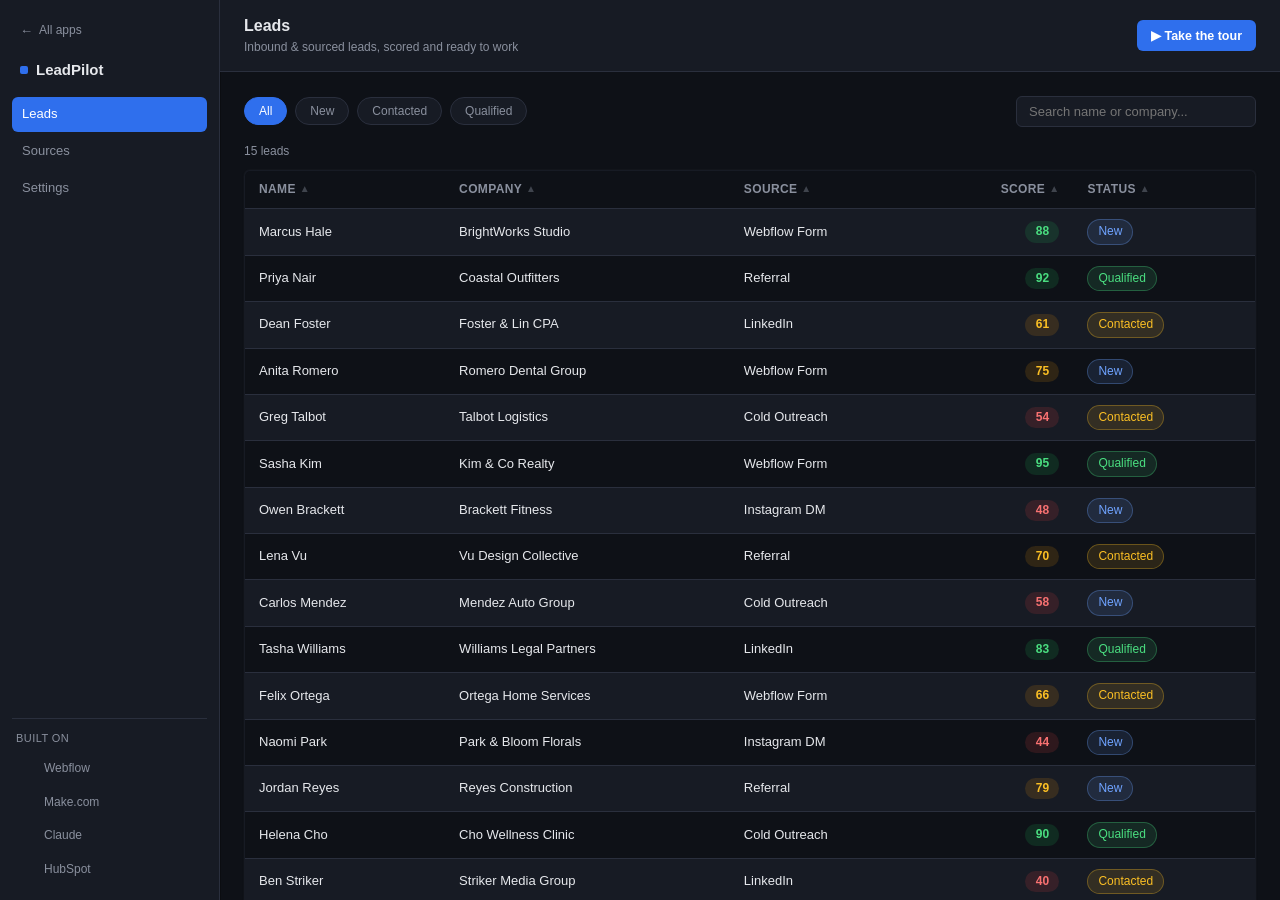
==== 01-leadpilot.html @ c8ad6ce9 "Add 8 interactive portfolio apps with guided tours Eight standalone single-file apps (LeadPilot, Pip" ====
<!DOCTYPE html>
<html lang="en">
<head>
<meta charset="UTF-8">
<meta name="viewport" content="width=device-width, initial-scale=1.0">
<title>LeadPilot — Lead Scoring &amp; Outreach</title>
<link rel="stylesheet" href="shared.css">
<style>
  :root {
    --accent: #2f6fed;
  }

  .leadpilot-layout {
    display: flex;
    height: 100%;
    min-height: 0;
  }

  .table-col {
    flex: 1 1 auto;
    min-width: 0;
  }

  .score-pill {
    display: inline-flex;
    align-items: center;
    justify-content: center;
    min-width: 34px;
    padding: 2px 8px;
    border-radius: 999px;
    font-weight: 600;
    font-size: 12px;
  }

  .score-high { background: rgba(34,197,94,0.14); color: #4ade80; }
  .score-mid  { background: rgba(245,158,11,0.14); color: #fbbf24; }
  .score-low  { background: rgba(239,68,68,0.14); color: #f87171; }

  .status-pill {
    display: inline-block;
    padding: 3px 10px;
    border-radius: 999px;
    font-size: 12px;
    font-weight: 500;
    background: var(--bg);
    color: var(--muted);
    border: 1px solid var(--border);
  }

  .status-New { color: #6fa3ff; border-color: rgba(111,163,255,0.3); background: rgba(111,163,255,0.12); }
  .status-Contacted { color: #fbbf24; border-color: rgba(251,191,36,0.3); background: rgba(251,191,36,0.12); }
  .status-Qualified { color: #4ade80; border-color: rgba(74,222,128,0.3); background: rgba(74,222,128,0.12); }

  .detail-panel {
    flex: 0 0 340px;
    border-left: 1px solid var(--border);
    background: var(--surface);
    display: flex;
    flex-direction: column;
    overflow-y: auto;
  }

  @media (max-width: 900px) {
    .leadpilot-layout { flex-direction: column; height: auto; }
    .detail-panel {
      flex: 0 0 auto;
      width: 100%;
      border-left: none;
      border-top: 1px solid var(--border);
      max-height: 70vh;
    }
  }

  .detail-panel.empty {
    display: none;
    align-items: center;
    justify-content: center;
    color: var(--muted);
    font-size: 13px;
    padding: 24px;
    text-align: center;
  }

  .detail-header {
    padding: 18px 20px;
    border-bottom: 1px solid var(--border);
  }

  .detail-header .name {
    font-size: 15px;
    font-weight: 600;
    color: var(--text);
  }

  .detail-header .role {
    font-size: 12px;
    color: var(--muted);
    margin-top: 2px;
  }

  .detail-body {
    padding: 18px 20px;
    flex: 1;
  }

  .detail-row {
    display: flex;
    justify-content: space-between;
    padding: 8px 0;
    border-bottom: 1px solid var(--border);
    font-size: 13px;
  }

  .detail-row:last-of-type { border-bottom: none; }

  .detail-row .label { color: var(--muted); }
  .detail-row .value { color: var(--text); font-weight: 500; }

  .detail-message {
    margin-top: 16px;
    padding: 12px;
    background: var(--bg);
    border: 1px solid var(--border);
    border-radius: var(--radius);
    font-size: 12.5px;
    color: var(--text);
    line-height: 1.5;
  }

  .detail-message .label {
    display: block;
    font-size: 11px;
    text-transform: uppercase;
    letter-spacing: 0.03em;
    color: var(--muted);
    margin-bottom: 6px;
  }

  .generate-btn {
    margin-top: 16px;
    width: 100%;
    background: var(--accent);
    color: var(--accent-contrast);
    border: none;
    border-radius: var(--radius);
    padding: 9px 0;
    font-size: 13px;
    font-weight: 600;
  }

  .generate-btn:hover { opacity: 0.92; }

  .draft-output {
    margin-top: 14px;
    padding: 12px;
    background: var(--bg);
    border: 1px solid var(--border);
    border-radius: var(--radius);
    font-size: 12.5px;
    color: var(--text);
    line-height: 1.55;
    white-space: pre-wrap;
  }

  .draft-output .label {
    display: block;
    font-size: 11px;
    text-transform: uppercase;
    letter-spacing: 0.03em;
    color: var(--muted);
    margin-bottom: 6px;
  }

  .result-count {
    font-size: 12px;
    color: var(--muted);
    margin-bottom: 10px;
  }

  /* ---------------------------------------------------------------
     Sources view
     --------------------------------------------------------------- */
  .sources-grid {
    display: grid;
    grid-template-columns: repeat(auto-fill, minmax(260px, 1fr));
    gap: 16px;
  }

  .source-card {
    background: var(--surface);
    border: 1px solid var(--border);
    border-radius: var(--radius);
    box-shadow: var(--shadow-card);
    padding: 16px;
  }

  .source-card .source-name {
    font-size: 14px;
    font-weight: 600;
    color: var(--text);
    margin-bottom: 2px;
  }

  .source-card .source-meta {
    font-size: 12px;
    color: var(--muted);
    margin-bottom: 12px;
  }

  .source-stat-row {
    display: flex;
    justify-content: space-between;
    align-items: center;
    padding: 6px 0;
    border-top: 1px solid var(--border);
    font-size: 13px;
  }

  .source-stat-row .label { color: var(--muted); }
  .source-stat-row .value { color: var(--text); font-weight: 500; }

  /* ---------------------------------------------------------------
     Settings view
     --------------------------------------------------------------- */
  .settings-panel {
    max-width: 480px;
    display: flex;
    flex-direction: column;
    gap: 18px;
  }

  .settings-row {
    background: var(--surface);
    border: 1px solid var(--border);
    border-radius: var(--radius);
    box-shadow: var(--shadow-card);
    padding: 14px 16px;
    display: flex;
    align-items: center;
    justify-content: space-between;
    gap: 16px;
  }

  .settings-row .settings-label {
    font-size: 13px;
    font-weight: 500;
    color: var(--text);
  }

  .settings-row .settings-help {
    font-size: 12px;
    color: var(--muted);
    margin-top: 2px;
  }

  .settings-control select,
  .settings-control input[type="number"] {
    background: var(--bg);
    border: 1px solid var(--border);
    border-radius: var(--radius);
    color: var(--text);
    font-size: 13px;
    font-family: inherit;
    padding: 6px 10px;
  }

  .settings-control input[type="number"] {
    width: 70px;
    text-align: right;
  }

  .toggle-switch {
    position: relative;
    display: inline-block;
    width: 38px;
    height: 22px;
    flex: 0 0 auto;
  }

  .toggle-switch input {
    opacity: 0;
    width: 0;
    height: 0;
  }

  .toggle-slider {
    position: absolute;
    cursor: pointer;
    inset: 0;
    background: var(--bg);
    border: 1px solid var(--border);
    border-radius: 999px;
    transition: background 0.15s ease;
  }

  .toggle-slider::before {
    content: '';
    position: absolute;
    height: 16px;
    width: 16px;
    left: 2px;
    top: 2px;
    background: var(--muted);
    border-radius: 50%;
    transition: transform 0.15s ease, background 0.15s ease;
  }

  .toggle-switch input:checked + .toggle-slider {
    background: var(--accent);
    border-color: var(--accent);
  }

  .toggle-switch input:checked + .toggle-slider::before {
    transform: translateX(16px);
    background: var(--accent-contrast);
  }

  .reset-btn {
    align-self: flex-start;
    background: var(--surface);
    color: var(--text);
    border: 1px solid var(--border);
    border-radius: var(--radius);
    padding: 8px 14px;
    font-size: 13px;
    font-weight: 500;
  }

  .reset-btn:hover { border-color: var(--accent); color: var(--accent); }

  .settings-confirm {
    font-size: 12px;
    color: var(--accent);
  }

  /* ---------------------------------------------------------------
     Guided tour (Arcade-style spotlight + step caption)
     --------------------------------------------------------------- */
  .tour-btn {
    background: var(--accent);
    color: var(--accent-contrast);
    border: none;
    border-radius: var(--radius);
    padding: 8px 14px;
    font-size: 12.5px;
    font-weight: 600;
    flex: 0 0 auto;
  }

  .tour-btn:hover { opacity: 0.92; }

  .tour-scrim {
    position: fixed;
    inset: 0;
    background: rgba(0, 0, 0, 0.55);
    z-index: 200;
    display: none;
  }

  .tour-scrim.active { display: block; }

  .tour-ring {
    position: fixed;
    z-index: 201;
    border: 2px solid var(--accent);
    border-radius: 8px;
    box-shadow: 0 0 0 4px color-mix(in srgb, var(--accent) 25%, transparent), 0 0 24px rgba(0,0,0,0.5);
    pointer-events: none;
    transition: top 0.25s ease, left 0.25s ease, width 0.25s ease, height 0.25s ease;
  }

  .tour-card {
    position: fixed;
    z-index: 202;
    width: min(300px, calc(100vw - 32px));
    background: var(--surface);
    border: 1px solid var(--border);
    border-radius: var(--radius);
    box-shadow: 0 8px 24px rgba(0,0,0,0.5);
    padding: 16px;
    transition: top 0.25s ease, left 0.25s ease;
  }

  .tour-card .tour-step {
    font-size: 11px;
    font-weight: 600;
    text-transform: uppercase;
    letter-spacing: 0.04em;
    color: var(--accent);
    margin-bottom: 6px;
  }

  .tour-card .tour-tool {
    align-items: center;
    gap: 6px;
    font-size: 12px;
    font-weight: 600;
    color: var(--accent);
    background: color-mix(in srgb, var(--accent) 14%, transparent);
    border: 1px solid color-mix(in srgb, var(--accent) 35%, transparent);
    border-radius: 999px;
    padding: 3px 10px 3px 6px;
    margin-bottom: 10px;
    width: fit-content;
  }

  .tour-card .tour-tool img {
    width: 14px;
    height: 14px;
    border-radius: 3px;
  }

  .tour-card .tour-text {
    font-size: 13px;
    color: var(--text);
    line-height: 1.5;
    margin-bottom: 14px;
  }

  .tour-card .tour-controls {
    display: flex;
    align-items: center;
    justify-content: space-between;
    gap: 8px;
  }

  .tour-card .tour-dots {
    display: flex;
    gap: 5px;
  }

  .tour-card .tour-dot {
    width: 6px;
    height: 6px;
    border-radius: 50%;
    background: var(--border);
  }

  .tour-card .tour-dot.current { background: var(--accent); }

  .tour-card .tour-nav-btns {
    display: flex;
    gap: 6px;
  }

  .tour-card button.tour-next {
    background: var(--accent);
    color: var(--accent-contrast);
    border: none;
    border-radius: var(--radius);
    padding: 6px 12px;
    font-size: 12px;
    font-weight: 600;
  }

  .tour-card button.tour-skip {
    background: none;
    border: none;
    color: var(--muted);
    font-size: 12px;
    padding: 6px 4px;
  }

  .tour-card button.tour-skip:hover { color: var(--text); }
</style>
</head>
<body>

<div class="app-shell">
  <aside class="app-sidebar">
    <a href="index.html" class="back-link"><span class="back-arrow">←</span> All apps</a>
    <div class="logo"><span class="logo-dot"></span> LeadPilot</div>
    <nav class="app-nav">
      <a href="#" class="nav-link active" data-view="leads">Leads</a>
      <a href="#" class="nav-link" data-view="sources">Sources</a>
      <a href="#" class="nav-link" data-view="settings">Settings</a>
    </nav>
    <div class="app-sidebar-footer">
      <div class="footer-label">Built on</div>
      <div class="tool-badge-row">
        <span class="badge-tool" data-tool="webflow"><img src="https://www.google.com/s2/favicons?domain=webflow.com&sz=32" alt=""> Webflow</span>
        <span class="badge-tool" data-tool="make"><img src="https://www.google.com/s2/favicons?domain=make.com&sz=32" alt=""> Make.com</span>
        <span class="badge-tool" data-tool="claude"><img src="https://www.google.com/s2/favicons?domain=anthropic.com&sz=32" alt=""> Claude</span>
        <span class="badge-tool" data-tool="hubspot"><img src="https://www.google.com/s2/favicons?domain=hubspot.com&sz=32" alt=""> HubSpot</span>
      </div>
    </div>
  </aside>

  <main class="app-main">
    <div class="app-topbar">
      <div>
        <h1 id="topbarTitle">Leads</h1>
        <div class="topbar-sub" id="topbarSub">Inbound &amp; sourced leads, scored and ready to work</div>
      </div>
      <button class="tour-btn" id="tourBtn" type="button">▶ Take the tour</button>
    </div>

    <div class="app-content">
      <div class="leadpilot-layout" id="view-leads">
        <div class="table-col">
          <div class="filter-bar">
            <button class="filter-chip active" data-status="All">All</button>
            <button class="filter-chip" data-status="New">New</button>
            <button class="filter-chip" data-status="Contacted">Contacted</button>
            <button class="filter-chip" data-status="Qualified">Qualified</button>
            <input type="text" class="search-input" id="searchInput" placeholder="Search name or company...">
          </div>

          <div class="result-count" id="resultCount"></div>

          <table class="data-table">
            <thead>
              <tr>
                <th><button class="sort-btn" data-key="name">Name <span class="sort-arrow">&#9650;</span></button></th>
                <th><button class="sort-btn" data-key="company">Company <span class="sort-arrow">&#9650;</span></button></th>
                <th><button class="sort-btn" data-key="source">Source <span class="sort-arrow">&#9650;</span></button></th>
                <th class="num"><button class="sort-btn" data-key="score">Score <span class="sort-arrow">&#9650;</span></button></th>
                <th><button class="sort-btn" data-key="status">Status <span class="sort-arrow">&#9650;</span></button></th>
              </tr>
            </thead>
            <tbody id="leadsBody"></tbody>
          </table>
        </div>

        <aside class="detail-panel empty" id="detailPanel">
          Select a lead to view details and generate a follow-up.
        </aside>
      </div>

      <div class="sources-grid" id="view-sources" style="display:none;"></div>

      <div class="settings-panel" id="view-settings" style="display:none;"></div>
    </div>
  </main>
</div>

<script>
const LEADS = [
  { id: 1, name: 'Marcus Hale', company: 'BrightWorks Studio', title: 'Operations Manager', source: 'Webflow Form', score: 88, status: 'New', message: 'Looking for help automating our project intake process. We get overwhelmed during peak season.' },
  { id: 2, name: 'Priya Nair', company: 'Coastal Outfitters', title: 'Owner', source: 'Referral', score: 92, status: 'Qualified', message: 'Need a better system for tracking customer follow-ups after purchase.' },
  { id: 3, name: 'Dean Foster', company: 'Foster & Lin CPA', title: 'Partner', source: 'LinkedIn', score: 61, status: 'Contacted', message: 'Curious what AI can actually do for a small accounting firm. Skeptical but open.' },
  { id: 4, name: 'Anita Romero', company: 'Romero Dental Group', title: 'Practice Manager', source: 'Webflow Form', score: 75, status: 'New', message: 'Patients keep no-showing. Want reminder automation that actually works.' },
  { id: 5, name: 'Greg Talbot', company: 'Talbot Logistics', title: 'VP Operations', source: 'Cold Outreach', score: 54, status: 'Contacted', message: 'Not actively looking but will hear a pitch if it saves dispatcher time.' },
  { id: 6, name: 'Sasha Kim', company: 'Kim & Co Realty', title: 'Broker', source: 'Webflow Form', score: 95, status: 'Qualified', message: 'Scaling fast, need lead routing and CRM cleanup yesterday.' },
  { id: 7, name: 'Owen Brackett', company: 'Brackett Fitness', title: 'Owner', source: 'Instagram DM', score: 48, status: 'New', message: 'Just exploring options, not sure I have budget yet.' },
  { id: 8, name: 'Lena Vu', company: 'Vu Design Collective', title: 'Studio Director', source: 'Referral', score: 70, status: 'Contacted', message: 'Client onboarding takes too many emails. Want it streamlined.' },
  { id: 9, name: 'Carlos Mendez', company: 'Mendez Auto Group', title: 'GM', source: 'Cold Outreach', score: 58, status: 'New', message: 'Service department follow-up is inconsistent across locations.' },
  { id: 10, name: 'Tasha Williams', company: 'Williams Legal Partners', title: 'Managing Partner', source: 'LinkedIn', score: 83, status: 'Qualified', message: 'Intake calls are eating associate time we should bill elsewhere.' },
  { id: 11, name: 'Felix Ortega', company: 'Ortega Home Services', title: 'Owner', source: 'Webflow Form', score: 66, status: 'Contacted', message: 'Scheduling chaos between three crews, need it centralized.' },
  { id: 12, name: 'Naomi Park', company: 'Park & Bloom Florals', title: 'Owner', source: 'Instagram DM', score: 44, status: 'New', message: 'Small shop, mostly wondering what is realistic on a tight budget.' },
  { id: 13, name: 'Jordan Reyes', company: 'Reyes Construction', title: 'Project Lead', source: 'Referral', score: 79, status: 'New', message: 'Subcontractor scheduling and change orders are a mess right now.' },
  { id: 14, name: 'Helena Cho', company: 'Cho Wellness Clinic', title: 'Director', source: 'Cold Outreach', score: 90, status: 'Qualified', message: 'Growing two locations, need intake and follow-up that scales with us.' },
  { id: 15, name: 'Ben Striker', company: 'Striker Media Group', title: 'Founder', source: 'LinkedIn', score: 40, status: 'Contacted', message: 'Mostly fielding outreach right now, no concrete project in mind.' }
];

const state = {
  view: 'leads', // 'leads' | 'sources' | 'settings'
  status: 'All',
  search: '',
  sortKey: null,
  sortDir: 1, // 1 = asc, -1 = desc
  selectedId: null,
  highThreshold: 80,
  midThreshold: 60,
  slackRouting: true,
  digestFrequency: 'daily'
};

function scoreClass(score) {
  if (score >= state.highThreshold) return 'score-high';
  if (score >= state.midThreshold) return 'score-mid';
  return 'score-low';
}

function getFilteredSorted() {
  let rows = LEADS.filter(l => {
    if (state.status !== 'All' && l.status !== state.status) return false;
    if (state.search) {
      const q = state.search.toLowerCase();
      if (!l.name.toLowerCase().includes(q) && !l.company.toLowerCase().includes(q)) return false;
    }
    return true;
  });

  if (state.sortKey) {
    rows = rows.slice().sort((a, b) => {
      const av = a[state.sortKey];
      const bv = b[state.sortKey];
      if (typeof av === 'number' && typeof bv === 'number') {
        return (av - bv) * state.sortDir;
      }
      return String(av).localeCompare(String(bv)) * state.sortDir;
    });
  }

  return rows;
}

const TOPBAR = {
  leads: { title: 'Leads', sub: 'Inbound &amp; sourced leads, scored and ready to work' },
  sources: { title: 'Sources', sub: 'Where your leads come from, and how each source performs' },
  settings: { title: 'Settings', sub: 'Scoring rules, routing, and digest preferences' }
};

function renderApp() {
  document.querySelectorAll('.nav-link').forEach(link => {
    link.classList.toggle('active', link.dataset.view === state.view);
  });

  document.getElementById('view-leads').style.display = state.view === 'leads' ? 'flex' : 'none';
  document.getElementById('view-sources').style.display = state.view === 'sources' ? 'grid' : 'none';
  document.getElementById('view-settings').style.display = state.view === 'settings' ? 'flex' : 'none';

  const topbar = TOPBAR[state.view];
  document.getElementById('topbarTitle').textContent = topbar.title;
  document.getElementById('topbarSub').innerHTML = topbar.sub;

  if (state.view === 'leads') {
    render();
    renderDetail();
  } else if (state.view === 'sources') {
    renderSources();
  } else if (state.view === 'settings') {
    renderSettings();
  }
}

function getSourceStats() {
  const bySource = {};
  LEADS.forEach(l => {
    if (!bySource[l.source]) {
      bySource[l.source] = { source: l.source, leads: [] };
    }
    bySource[l.source].leads.push(l);
  });

  return Object.values(bySource).map(group => {
    const count = group.leads.length;
    const avgScore = group.leads.reduce((sum, l) => sum + l.score, 0) / count;
    const statusCounts = group.leads.reduce((acc, l) => {
      acc[l.status] = (acc[l.status] || 0) + 1;
      return acc;
    }, {});
    return {
      source: group.source,
      count,
      avgScore: Math.round(avgScore * 10) / 10,
      statusCounts
    };
  }).sort((a, b) => b.count - a.count);
}

function renderSources() {
  const stats = getSourceStats();
  const grid = document.getElementById('view-sources');
  grid.innerHTML = stats.map(s => `
    <div class="source-card">
      <div class="source-name">${s.source}</div>
      <div class="source-meta">${s.count} lead${s.count === 1 ? '' : 's'} &middot; avg score ${s.avgScore}</div>
      <div class="source-stat-row"><span class="label">New</span><span class="value">${s.statusCounts.New || 0}</span></div>
      <div class="source-stat-row"><span class="label">Contacted</span><span class="value">${s.statusCounts.Contacted || 0}</span></div>
      <div class="source-stat-row"><span class="label">Qualified</span><span class="value">${s.statusCounts.Qualified || 0}</span></div>
    </div>
  `).join('');
}

function renderSettings() {
  const panel = document.getElementById('view-settings');
  panel.innerHTML = `
    <div class="settings-row">
      <div>
        <div class="settings-label">Auto-route high-score leads to Slack</div>
        <div class="settings-help">Pings #new-leads when a lead scores in the high tier</div>
      </div>
      <label class="toggle-switch">
        <input type="checkbox" id="slackToggle" ${state.slackRouting ? 'checked' : ''}>
        <span class="toggle-slider"></span>
      </label>
    </div>

    <div class="settings-row">
      <div>
        <div class="settings-label">Email digest frequency</div>
        <div class="settings-help">How often you get a summary of new leads</div>
      </div>
      <div class="settings-control">
        <select id="digestSelect">
          <option value="realtime" ${state.digestFrequency === 'realtime' ? 'selected' : ''}>Real-time</option>
          <option value="daily" ${state.digestFrequency === 'daily' ? 'selected' : ''}>Daily</option>
          <option value="weekly" ${state.digestFrequency === 'weekly' ? 'selected' : ''}>Weekly</option>
        </select>
      </div>
    </div>

    <div class="settings-row">
      <div>
        <div class="settings-label">Score threshold for "high" tier</div>
        <div class="settings-help">Leads at or above this score show as high (green)</div>
      </div>
      <div class="settings-control">
        <input type="number" id="highThresholdInput" min="${state.midThreshold + 1}" max="100" value="${state.highThreshold}">
      </div>
    </div>

    <button class="reset-btn" id="resetDataBtn">Reset to sample data</button>
    <div class="settings-confirm" id="resetConfirm"></div>
  `;

  document.getElementById('slackToggle').addEventListener('change', (e) => {
    state.slackRouting = e.target.checked;
  });

  document.getElementById('digestSelect').addEventListener('change', (e) => {
    state.digestFrequency = e.target.value;
  });

  document.getElementById('highThresholdInput').addEventListener('change', (e) => {
    const val = Number(e.target.value);
    if (!Number.isFinite(val) || val <= state.midThreshold || val > 100) {
      e.target.value = state.highThreshold;
      return;
    }
    state.highThreshold = val;
  });

  document.getElementById('resetDataBtn').addEventListener('click', () => {
    const confirm = document.getElementById('resetConfirm');
    confirm.textContent = `Sample data confirmed: ${LEADS.length} leads loaded, unchanged from default.`;
  });
}

function render() {
  const rows = getFilteredSorted();
  const tbody = document.getElementById('leadsBody');
  tbody.innerHTML = rows.map(l => `
    <tr class="clickable ${l.id === state.selectedId ? 'selected' : ''}" data-id="${l.id}">
      <td>${l.name}</td>
      <td>${l.company}</td>
      <td>${l.source}</td>
      <td class="num"><span class="score-pill ${scoreClass(l.score)}">${l.score}</span></td>
      <td><span class="status-pill status-${l.status}">${l.status}</span></td>
    </tr>
  `).join('');

  document.getElementById('resultCount').textContent =
    `${rows.length} lead${rows.length === 1 ? '' : 's'}`;

  // sort arrow states
  document.querySelectorAll('.sort-btn').forEach(btn => {
    btn.classList.remove('sort-asc', 'sort-desc');
    if (btn.dataset.key === state.sortKey) {
      btn.classList.add(state.sortDir === 1 ? 'sort-asc' : 'sort-desc');
    }
  });

  // row click handlers
  tbody.querySelectorAll('tr.clickable').forEach(tr => {
    tr.addEventListener('click', () => {
      const id = Number(tr.dataset.id);
      state.selectedId = state.selectedId === id ? null : id;
      render();
      renderDetail();
    });
  });
}

function draftReply(lead) {
  const firstName = lead.name.split(' ')[0];

  const hook = lead.score >= 80
    ? `I noticed ${lead.company} looks like it's scaling fast, and that's usually exactly when manual processes start costing real hours`
    : lead.score >= 60
      ? `I saw your note about ${lead.title.toLowerCase()} work at ${lead.company} and wanted to follow up directly`
      : `I know you mentioned you're still exploring options, so no pressure here`;

  const proof = lead.score >= 80
    ? `Most teams at this stage are losing 5-10 hours a week to things a simple automation could handle.`
    : lead.score >= 60
      ? `Even a small fix in this area tends to free up several hours a week for the team.`
      : `Happy to share what a realistic, low-cost first step could look like.`;

  const close = lead.status === 'Qualified'
    ? `If it's useful, I can put together a short plan specific to ${lead.company} this week — no obligation.`
    : `Would a quick 15-minute call make sense to see if this is worth pursuing?`;

  return `Hi ${firstName},\n\n${hook}. ${proof}\n\nRegarding what you mentioned — "${lead.message}" — that's exactly the kind of thing I help fix.\n\n${close}\n\nBest,\nAI Ops Expert`;
}

function renderDetail() {
  const panel = document.getElementById('detailPanel');
  const lead = LEADS.find(l => l.id === state.selectedId);

  if (!lead) {
    panel.classList.add('empty');
    panel.innerHTML = 'Select a lead to view details and generate a follow-up.';
    return;
  }

  panel.classList.remove('empty');
  panel.innerHTML = `
    <div class="detail-header">
      <div class="name">${lead.name}</div>
      <div class="role">${lead.title} &middot; ${lead.company}</div>
    </div>
    <div class="detail-body">
      <div class="detail-row"><span class="label">Source</span><span class="value">${lead.source}</span></div>
      <div class="detail-row"><span class="label">Score</span><span class="value">${lead.score}</span></div>
      <div class="detail-row"><span class="label">Status</span><span class="value">${lead.status}</span></div>
      <div class="detail-message">
        <span class="label">Lead message</span>
        ${lead.message}
      </div>
      <button class="generate-btn" id="genBtn">Generate follow-up</button>
      <div id="draftHolder"></div>
    </div>
  `;

  document.getElementById('genBtn').addEventListener('click', () => {
    const holder = document.getElementById('draftHolder');
    holder.innerHTML = `
      <div class="draft-output">
        <span class="label">Generated draft</span>
        ${draftReply(lead)}
      </div>
    `;
  });
}

document.querySelectorAll('.nav-link').forEach(link => {
  link.addEventListener('click', (e) => {
    e.preventDefault();
    state.view = link.dataset.view;
    renderApp();
  });
});

document.querySelectorAll('.filter-chip').forEach(chip => {
  chip.addEventListener('click', () => {
    document.querySelectorAll('.filter-chip').forEach(c => c.classList.remove('active'));
    chip.classList.add('active');
    state.status = chip.dataset.status;
    render();
  });
});

document.getElementById('searchInput').addEventListener('input', (e) => {
  state.search = e.target.value.trim();
  render();
});

document.querySelectorAll('.sort-btn').forEach(btn => {
  btn.addEventListener('click', () => {
    const key = btn.dataset.key;
    if (state.sortKey === key) {
      state.sortDir *= -1;
    } else {
      state.sortKey = key;
      state.sortDir = 1;
    }
    render();
  });
});

renderApp();

/* ---------------------------------------------------------------
   Guided tour (Arcade-style spotlight + step caption)
   --------------------------------------------------------------- */
const TOOL_ICONS = {
  webflow: { name: 'Webflow', domain: 'webflow.com' },
  make:    { name: 'Make.com', domain: 'make.com' },
  claude:  { name: 'Claude', domain: 'anthropic.com' },
  hubspot: { name: 'HubSpot', domain: 'hubspot.com' }
};

const TOUR_STEPS = [
  {
    target: () => document.querySelector('.app-topbar h1'),
    text: 'This is LeadPilot — every inbound lead lands here pre-scored, so reps know who to call first without guessing.',
    before: () => { state.view = 'leads'; renderApp(); }
  },
  {
    target: () => document.querySelector('.badge-tool[data-tool="webflow"]'),
    tool: 'webflow',
    text: 'It starts with a Webflow form submission on your site — that single submit is the trigger for everything that follows.',
    before: () => { state.view = 'leads'; renderApp(); }
  },
  {
    target: () => document.querySelector('.badge-tool[data-tool="make"]'),
    tool: 'make',
    text: 'Make.com picks it up instantly — enriches the lead and writes it straight into this table. No one is copy-pasting from an inbox.'
  },
  {
    target: () => document.querySelector('.sort-btn[data-key="score"]'),
    text: 'Click any column to sort. Watch the Score column — this is a real sort, not a styled list.',
    before: () => { state.view = 'leads'; renderApp(); },
    action: () => document.querySelector('.sort-btn[data-key="score"]').click()
  },
  {
    target: () => document.querySelector('#leadsBody .score-pill'),
    text: `Here's the actual rule behind that pill: score ${state.highThreshold} or above is green, ${state.midThreshold}–${state.highThreshold - 1} is amber, below that is red. It's a live threshold, not a label someone typed — change it in Settings and every pill on the board recolors immediately.`
  },
  {
    target: () => document.querySelector('.filter-chip[data-status="Qualified"]'),
    text: 'Status — New, Contacted, Qualified — tracks where they actually are in your funnel, separately from score. A lead can be high-scoring and still brand new; status moves when a rep acts, score tells them who to act on first.',
  },
  {
    target: () => document.querySelector('.filter-chip[data-status="Qualified"]'),
    text: 'Filter by status with one click — Qualified leads only, instantly.',
    action: () => document.querySelector('.filter-chip[data-status="Qualified"]').click()
  },
  {
    target: () => document.querySelector('#leadsBody tr'),
    text: 'Click into any lead to open their detail panel and generate a tailored follow-up draft.',
    action: () => { const row = document.querySelector('#leadsBody tr'); if (row) row.click(); }
  },
  {
    target: () => document.getElementById('detailPanel').querySelector('.generate-btn'),
    tool: 'claude',
    text: 'One click and Claude drafts the follow-up — the wording actually changes based on this lead\'s score and title.',
    action: () => { const btn = document.getElementById('detailPanel').querySelector('.generate-btn'); if (btn) btn.click(); }
  },
  {
    target: () => document.querySelector('.badge-tool[data-tool="hubspot"]'),
    tool: 'hubspot',
    text: 'Every one of these leads also exists as a contact in HubSpot, in sync, the moment it is created — this view and your CRM never drift apart.',
    before: () => { state.view = 'leads'; renderApp(); }
  },
  {
    target: () => document.querySelector('.nav-link[data-view="sources"]'),
    text: 'Sources breaks every lead down by channel — count, average score, status mix — computed live, not hardcoded.',
    action: () => { state.view = 'sources'; renderApp(); }
  },
  {
    target: () => document.querySelector('.nav-link[data-view="settings"]'),
    text: 'Settings is functional too — change the score threshold here and every lead re-tiers immediately.',
    action: () => { state.view = 'settings'; renderApp(); }
  }
];

let tourIndex = 0;
let tourEls = null;

function buildTourEls() {
  if (tourEls) return tourEls;
  const scrim = document.createElement('div');
  scrim.className = 'tour-scrim';
  const ring = document.createElement('div');
  ring.className = 'tour-ring';
  const card = document.createElement('div');
  card.className = 'tour-card';
  card.innerHTML = `
    <div class="tour-step" id="tourStepLabel"></div>
    <div class="tour-tool" id="tourTool" style="display:none;"></div>
    <div class="tour-text" id="tourText"></div>
    <div class="tour-controls">
      <div class="tour-dots" id="tourDots"></div>
      <div class="tour-nav-btns">
        <button class="tour-skip" id="tourSkipBtn" type="button">Skip</button>
        <button class="tour-next" id="tourNextBtn" type="button">Next</button>
      </div>
    </div>
  `;
  document.body.append(scrim, ring, card);
  tourEls = { scrim, ring, card };
  document.getElementById('tourSkipBtn').addEventListener('click', endTour);
  document.getElementById('tourNextBtn').addEventListener('click', advanceTour);
  return tourEls;
}

function positionTour(target) {
  const { ring, card } = buildTourEls();
  const r = target.getBoundingClientRect();
  const pad = 6;
  ring.style.top = (r.top - pad) + 'px';
  ring.style.left = (r.left - pad) + 'px';
  ring.style.width = (r.width + pad * 2) + 'px';
  ring.style.height = (r.height + pad * 2) + 'px';

  const cardWidth = 300;
  let cardTop = r.bottom + 14;
  let cardLeft = Math.min(Math.max(r.left, 16), window.innerWidth - cardWidth - 16);
  if (cardTop + 140 > window.innerHeight) cardTop = Math.max(r.top - 160, 16);
  card.style.top = cardTop + 'px';
  card.style.left = cardLeft + 'px';
}

function runTourStep(index) {
  const step = TOUR_STEPS[index];
  if (!step) return endTour();
  if (step.before) step.before();
  if (step.action) step.action();

  setTimeout(() => {
    const target = step.target();
    if (!target) return advanceTour();
    target.scrollIntoView({ block: 'nearest' });
    positionTour(target);

    document.getElementById('tourStepLabel').textContent = `Step ${index + 1} of ${TOUR_STEPS.length}`;
    const toolEl = document.getElementById('tourTool');
    if (step.tool && TOOL_ICONS[step.tool]) {
      const t = TOOL_ICONS[step.tool];
      toolEl.style.display = 'flex';
      toolEl.innerHTML = `<img src="https://www.google.com/s2/favicons?domain=${t.domain}&sz=32" alt=""> Powered by ${t.name}`;
    } else {
      toolEl.style.display = 'none';
      toolEl.innerHTML = '';
    }
    document.getElementById('tourText').textContent = step.text;
    document.getElementById('tourNextBtn').textContent = index === TOUR_STEPS.length - 1 ? 'Finish' : 'Next';
    document.getElementById('tourDots').innerHTML = TOUR_STEPS.map((_, i) =>
      `<span class="tour-dot ${i === index ? 'current' : ''}"></span>`).join('');
  });
}

function advanceTour() {
  tourIndex += 1;
  if (tourIndex >= TOUR_STEPS.length) return endTour();
  runTourStep(tourIndex);
}

function startTour() {
  tourIndex = 0;
  buildTourEls();
  tourEls.scrim.classList.add('active');
  runTourStep(0);
}

function endTour() {
  if (!tourEls) return;
  tourEls.scrim.classList.remove('active');
  tourEls.ring.style.width = '0px';
  tourEls.ring.style.height = '0px';
  tourEls.card.style.top = '-9999px';
}

document.getElementById('tourBtn').addEventListener('click', startTour);
window.addEventListener('resize', () => {
  if (tourEls && tourEls.scrim.classList.contains('active')) positionTour(TOUR_STEPS[tourIndex].target());
});
</script>

</body>
</html>
---- shared.css ----
/* ============================================================
   shared.css — common dashboard chrome for the 8 portfolio apps
   Calm, flat, professional SaaS-dashboard look.
   Each app overrides --accent (and optionally --bg/--surface) via
   an inline <style> block to set its own brand color.
   ============================================================ */

:root {
  --bg: #0e1117;
  --surface: #171b24;
  --surface-2: #1d2230;
  --border: #2a2f3d;
  --text: #e6e8ec;
  --muted: #8a909e;
  --accent: #4d8dff;
  --accent-contrast: #ffffff;
  --radius: 6px;
  --shadow-card: 0 1px 2px rgba(0,0,0,0.4), 0 0 0 1px rgba(255,255,255,0.02);
  font-family: 'Inter', -apple-system, BlinkMacSystemFont, 'Segoe UI', sans-serif;
}

* { box-sizing: border-box; }

html, body {
  margin: 0;
  padding: 0;
  background: var(--bg);
  color: var(--text);
  font-size: 14px;
  line-height: 1.45;
}

a { color: var(--accent); text-decoration: none; }
a:hover { text-decoration: underline; }

button {
  font-family: inherit;
  font-size: 13px;
  cursor: pointer;
}

/* ---------------------------------------------------------------
   App shell: sidebar + main
   --------------------------------------------------------------- */
.app-shell {
  display: flex;
  height: 100vh;
  width: 100%;
  overflow: hidden;
}

.app-sidebar {
  width: 220px;
  flex: 0 0 220px;
  background: var(--surface);
  border-right: 1px solid var(--border);
  box-shadow: 1px 0 0 rgba(0,0,0,0.25);
  display: flex;
  flex-direction: column;
  padding: 16px 12px;
}

.back-link {
  display: flex;
  align-items: center;
  gap: 6px;
  padding: 6px 8px;
  margin-bottom: 10px;
  border-radius: var(--radius);
  font-size: 12px;
  font-weight: 500;
  color: var(--muted);
  text-decoration: none;
  width: fit-content;
}

.back-link:hover {
  background: var(--bg);
  color: var(--text);
  text-decoration: none;
}

.back-link .back-arrow {
  font-size: 13px;
  line-height: 1;
}

.app-sidebar .logo {
  display: flex;
  align-items: center;
  gap: 8px;
  font-weight: 600;
  font-size: 15px;
  padding: 4px 8px 16px;
  color: var(--text);
}

.app-sidebar .logo .logo-dot {
  width: 8px;
  height: 8px;
  border-radius: 2px;
  background: var(--accent);
  flex: 0 0 auto;
}

.app-nav {
  display: flex;
  flex-direction: column;
  gap: 2px;
  flex: 1;
}

.app-nav a,
.app-nav .nav-link {
  display: flex;
  align-items: center;
  gap: 8px;
  padding: 8px 10px;
  border-radius: var(--radius);
  color: var(--muted);
  font-size: 13px;
  font-weight: 500;
  text-decoration: none;
}

.app-nav a:hover { background: var(--bg); text-decoration: none; }

.app-nav a.active,
.app-nav .nav-link.active {
  background: var(--accent);
  color: var(--accent-contrast);
}

.app-nav .nav-link.disabled {
  opacity: 0.45;
  cursor: default;
  pointer-events: none;
  justify-content: space-between;
}

.app-nav .nav-link.disabled::after {
  content: 'Soon';
  font-size: 10px;
  font-weight: 600;
  text-transform: uppercase;
  letter-spacing: 0.04em;
  color: var(--muted);
  border: 1px solid var(--border);
  border-radius: 999px;
  padding: 1px 6px;
}

.app-sidebar-footer {
  border-top: 1px solid var(--border);
  padding-top: 12px;
  margin-top: 12px;
}

.app-sidebar-footer .footer-label {
  font-size: 11px;
  text-transform: uppercase;
  letter-spacing: 0.04em;
  color: var(--muted);
  margin: 0 0 8px 4px;
}

.tool-badge-row {
  display: flex;
  flex-direction: column;
  gap: 4px;
}

.app-main {
  flex: 1;
  display: flex;
  flex-direction: column;
  min-width: 0;
  overflow: hidden;
}

.app-topbar {
  flex: 0 0 auto;
  display: flex;
  align-items: center;
  justify-content: space-between;
  padding: 14px 24px;
  border-bottom: 1px solid var(--border);
  background: var(--surface);
}

.app-topbar h1 {
  font-size: 16px;
  font-weight: 600;
  margin: 0;
  color: var(--text);
}

.app-topbar .topbar-sub {
  font-size: 12px;
  color: var(--muted);
  margin-top: 2px;
}

.app-content {
  flex: 1;
  overflow-y: auto;
  padding: 24px;
}

/* ---------------------------------------------------------------
   Data table
   --------------------------------------------------------------- */
.data-table {
  width: 100%;
  border-collapse: collapse;
  background: var(--surface);
  border: 1px solid var(--border);
  border-radius: var(--radius);
  box-shadow: var(--shadow-card);
  overflow: hidden;
}

.data-table th,
.data-table td {
  padding: 10px 14px;
  text-align: left;
  font-size: 13px;
  border-bottom: 1px solid var(--border);
}

.data-table thead th {
  background: var(--bg);
  color: var(--muted);
  font-weight: 600;
  font-size: 12px;
  text-transform: uppercase;
  letter-spacing: 0.03em;
  white-space: nowrap;
}

.data-table tbody tr:last-child td { border-bottom: none; }

.data-table tbody tr:nth-child(even) { background: var(--bg); }

.data-table tbody tr.clickable { cursor: pointer; }
.data-table tbody tr.clickable:hover { background: color-mix(in srgb, var(--accent) 6%, var(--surface)); }

.data-table tbody tr.selected {
  background: color-mix(in srgb, var(--accent) 10%, var(--surface));
}

.data-table .col-num,
.data-table td.num,
.data-table th.num {
  text-align: right;
  font-variant-numeric: tabular-nums;
}

.sort-btn {
  background: none;
  border: none;
  display: inline-flex;
  align-items: center;
  gap: 4px;
  padding: 0;
  margin: 0;
  font: inherit;
  font-weight: 600;
  font-size: 12px;
  text-transform: uppercase;
  letter-spacing: 0.03em;
  color: var(--muted);
}

.sort-btn .sort-arrow {
  font-size: 10px;
  opacity: 0.4;
}

.sort-btn.sort-asc .sort-arrow,
.sort-btn.sort-desc .sort-arrow {
  opacity: 1;
  color: var(--accent);
}

/* ---------------------------------------------------------------
   Filter bar
   --------------------------------------------------------------- */
.filter-bar {
  display: flex;
  align-items: center;
  gap: 8px;
  flex-wrap: wrap;
  margin-bottom: 16px;
}

.filter-chip {
  background: var(--surface);
  border: 1px solid var(--border);
  border-radius: 999px;
  padding: 6px 14px;
  font-size: 12px;
  font-weight: 500;
  color: var(--muted);
}

.filter-chip:hover { border-color: var(--accent); color: var(--text); }

.filter-chip.active {
  background: var(--accent);
  border-color: var(--accent);
  color: var(--accent-contrast);
}

.search-input {
  flex: 0 1 240px;
  margin-left: auto;
  border: 1px solid var(--border);
  border-radius: var(--radius);
  padding: 7px 12px;
  font-size: 13px;
  font-family: inherit;
  color: var(--text);
  background: var(--surface);
}

.search-input:focus {
  outline: none;
  border-color: var(--accent);
}

/* ---------------------------------------------------------------
   Kanban
   --------------------------------------------------------------- */
.kanban {
  display: flex;
  gap: 16px;
  align-items: flex-start;
  height: 100%;
}

.kanban-col {
  flex: 1 1 0;
  min-width: 220px;
  background: var(--surface-2);
  border: 1px solid var(--border);
  border-radius: var(--radius);
  box-shadow: var(--shadow-card);
  display: flex;
  flex-direction: column;
  max-height: 100%;
}

.kanban-col.drag-over {
  border-color: var(--accent);
  background: color-mix(in srgb, var(--accent) 6%, var(--bg));
}

.kanban-col-header {
  padding: 10px 12px;
  border-bottom: 1px solid var(--border);
  flex: 0 0 auto;
}

.kanban-col-header .col-title {
  font-size: 12px;
  font-weight: 600;
  text-transform: uppercase;
  letter-spacing: 0.03em;
  color: var(--text);
}

.kanban-col-header .col-meta {
  font-size: 12px;
  color: var(--muted);
  margin-top: 2px;
}

.kanban-col-body {
  flex: 1;
  overflow-y: auto;
  padding: 10px;
  display: flex;
  flex-direction: column;
  gap: 8px;
}

.kanban-card {
  background: var(--surface);
  border: 1px solid var(--border);
  border-radius: var(--radius);
  box-shadow: var(--shadow-card);
  padding: 10px 12px;
  cursor: grab;
  font-size: 13px;
}

.kanban-card:active { cursor: grabbing; }

.kanban-card.dragging {
  opacity: 0.5;
  border-style: dashed;
}

.kanban-card .card-title {
  font-weight: 600;
  margin-bottom: 4px;
}

.kanban-card .card-meta {
  font-size: 12px;
  color: var(--muted);
  display: flex;
  justify-content: space-between;
}

/* ---------------------------------------------------------------
   Badges
   --------------------------------------------------------------- */
.badge {
  display: inline-flex;
  align-items: center;
  gap: 4px;
  padding: 3px 9px;
  border-radius: 999px;
  font-size: 11px;
  font-weight: 600;
  background: var(--bg);
  color: var(--muted);
  border: 1px solid var(--border);
}

.badge-tool {
  display: flex;
  align-items: center;
  gap: 8px;
  padding: 6px 8px;
  border-radius: var(--radius);
  font-size: 12px;
  color: var(--muted);
}

.badge-tool img {
  width: 16px;
  height: 16px;
  border-radius: 3px;
  flex: 0 0 auto;
}

/* ---------------------------------------------------------------
   Responsive — tablet and mobile
   Sidebar collapses into a horizontal top bar instead of a left
   rail; tables and kanban scroll horizontally instead of squeezing
   columns unreadably; split-pane layouts (table + detail panel)
   are restacked per-app via their own media query (see each app's
   <style> block) since those container classes are app-specific.
   --------------------------------------------------------------- */
@media (max-width: 900px) {
  .app-shell {
    flex-direction: column;
    height: auto;
    min-height: 100vh;
    overflow: visible;
  }

  .app-sidebar {
    width: 100%;
    flex: 0 0 auto;
    border-right: none;
    border-bottom: 1px solid var(--border);
    box-shadow: 0 1px 0 rgba(0,0,0,0.25);
    padding: 10px 12px;
  }

  .back-link { margin-bottom: 6px; }

  .app-sidebar .logo { padding: 2px 8px 10px; }

  .app-nav {
    flex-direction: row;
    flex-wrap: wrap;
    gap: 4px;
  }

  .app-sidebar-footer {
    margin-top: 10px;
    padding-top: 10px;
  }

  .tool-badge-row {
    flex-direction: row;
    flex-wrap: wrap;
    gap: 6px;
  }

  .app-main { min-width: 0; overflow: visible; }

  .app-content { overflow-y: visible; padding: 16px; }

  .app-topbar {
    flex-wrap: wrap;
    gap: 8px;
    padding: 12px 16px;
  }
}

@media (max-width: 600px) {
  html, body { font-size: 13px; }

  .app-content { padding: 12px; }

  .app-topbar h1 { font-size: 15px; }

  .filter-bar { gap: 6px; }

  .search-input {
    flex: 1 1 100%;
    margin-left: 0;
  }
}

/* Tables: the containing block scrolls horizontally on narrow screens
   rather than the table crushing its own columns unreadable. */
@media (max-width: 700px) {
  .data-table { min-width: 540px; }

  .app-content {
    overflow-x: auto;
    -webkit-overflow-scrolling: touch;
  }
}

/* Kanban: scroll horizontally instead of squeezing columns below usable width */
.kanban {
  overflow-x: auto;
  -webkit-overflow-scrolling: touch;
  padding-bottom: 4px;
}

@media (max-width: 700px) {
  .kanban-col { min-width: 200px; }
}
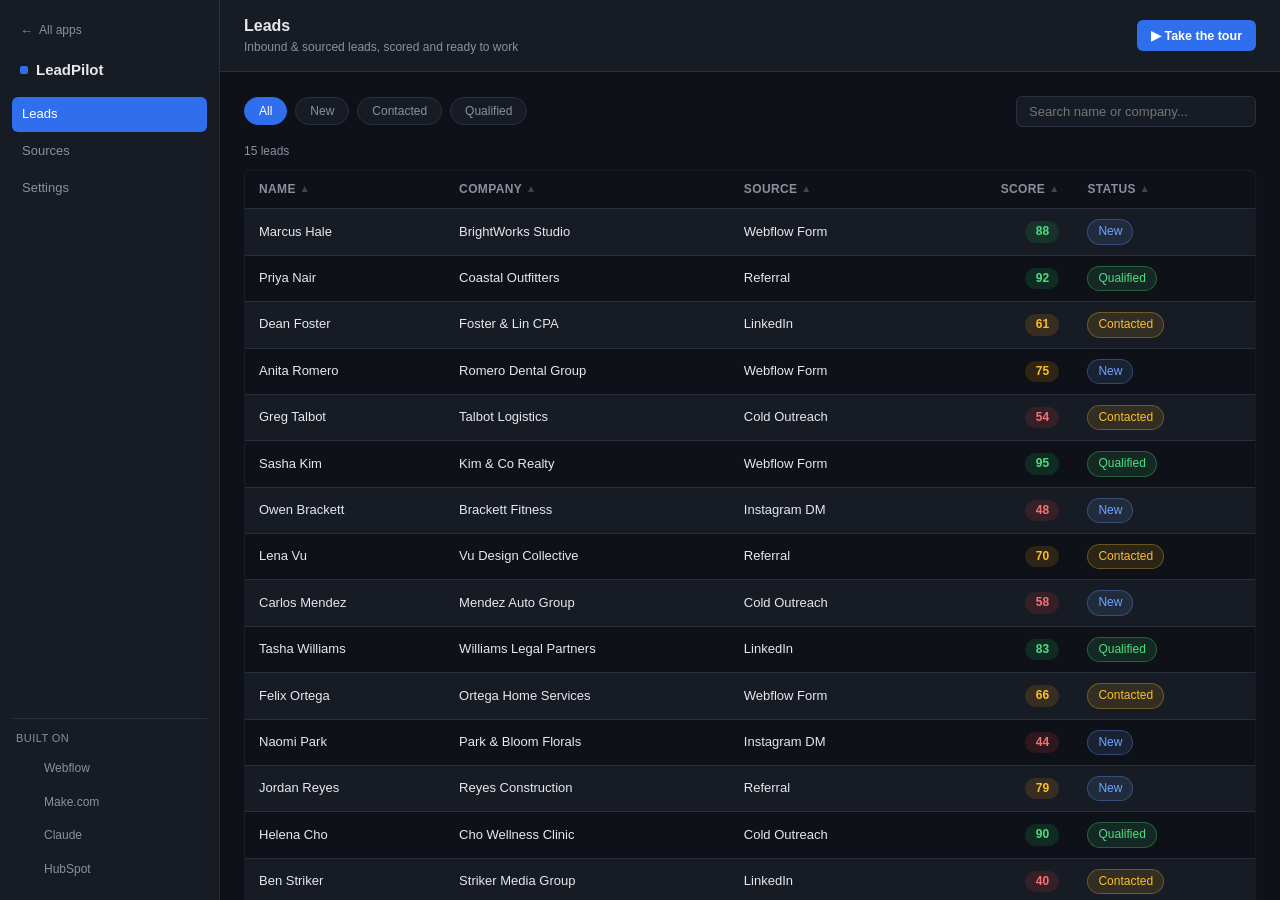
==== commit d20ca559: "Rebuild all 8 tours: 7-step universal pattern with interactive step Every tour now follows the same " ====
--- a/01-leadpilot.html
+++ b/01-leadpilot.html
@@ -462,6 +462,10 @@
   }
 
   .tour-card button.tour-skip:hover { color: var(--text); }
+  .tour-click-hint { font-size: 12px; color: var(--accent); margin: 6px 0 0; text-align: center; font-weight: 500; }
+  .tour-step-skip { font-size: 11px; text-align: center; margin-top: 2px; }
+  .tour-step-skip a { color: var(--text-muted); text-decoration: none; }
+  .tour-step-skip a:hover { text-decoration: underline; }
 </style>
 </head>
 <body>
@@ -876,70 +880,45 @@
 const TOUR_STEPS = [
   {
     target: () => document.querySelector('.app-topbar h1'),
-    text: 'This is LeadPilot — every inbound lead lands here pre-scored, so reps know who to call first without guessing.',
-    before: () => { state.view = 'leads'; renderApp(); }
-  },
-  {
-    target: () => document.querySelector('.badge-tool[data-tool="webflow"]'),
-    tool: 'webflow',
-    text: 'It starts with a Webflow form submission on your site — that single submit is the trigger for everything that follows.',
-    before: () => { state.view = 'leads'; renderApp(); }
+    text: 'Every inbound lead lands here pre-scored — your reps know who to call first without checking a spreadsheet or guessing.',
+    before: () => { state.view = 'leads'; state.sortKey = null; state.sortDir = 1; state.status = 'All'; state.search = ''; state.selectedId = null; renderApp(); }
   },
   {
     target: () => document.querySelector('.badge-tool[data-tool="make"]'),
     tool: 'make',
-    text: 'Make.com picks it up instantly — enriches the lead and writes it straight into this table. No one is copy-pasting from an inbox.'
+    text: 'Leads flow in automatically: Webflow form → Make.com enriches and scores it → this table. By the time you see a lead, it\'s already prioritized.'
   },
   {
     target: () => document.querySelector('.sort-btn[data-key="score"]'),
-    text: 'Click any column to sort. Watch the Score column — this is a real sort, not a styled list.',
-    before: () => { state.view = 'leads'; renderApp(); },
-    action: () => document.querySelector('.sort-btn[data-key="score"]').click()
-  },
-  {
-    target: () => document.querySelector('#leadsBody .score-pill'),
-    text: `Here's the actual rule behind that pill: score ${state.highThreshold} or above is green, ${state.midThreshold}–${state.highThreshold - 1} is amber, below that is red. It's a live threshold, not a label someone typed — change it in Settings and every pill on the board recolors immediately.`
-  },
-  {
-    target: () => document.querySelector('.filter-chip[data-status="Qualified"]'),
-    text: 'Status — New, Contacted, Qualified — tracks where they actually are in your funnel, separately from score. A lead can be high-scoring and still brand new; status moves when a rep acts, score tells them who to act on first.',
-  },
-  {
-    target: () => document.querySelector('.filter-chip[data-status="Qualified"]'),
-    text: 'Filter by status with one click — Qualified leads only, instantly.',
-    action: () => document.querySelector('.filter-chip[data-status="Qualified"]').click()
+    text: 'Click Score — that\'s a real sort. 80+ is green (call today), 60–79 amber (this week), below 60 red. Live thresholds, not labels someone typed in.',
+    action: () => { state.sortKey = 'score'; state.sortDir = -1; render(); }
   },
   {
     target: () => document.querySelector('#leadsBody tr'),
-    text: 'Click into any lead to open their detail panel and generate a tailored follow-up draft.',
-    action: () => { const row = document.querySelector('#leadsBody tr'); if (row) row.click(); }
+    text: 'Click this lead — the part that saves real hours starts right here.',
+    interactive: true
   },
   {
-    target: () => document.getElementById('detailPanel').querySelector('.generate-btn'),
+    target: () => document.getElementById('detailPanel'),
     tool: 'claude',
-    text: 'One click and Claude drafts the follow-up — the wording actually changes based on this lead\'s score and title.',
-    action: () => { const btn = document.getElementById('detailPanel').querySelector('.generate-btn'); if (btn) btn.click(); }
+    text: 'That follow-up was built from this lead\'s actual data — source, score, history. Twenty seconds, not twenty minutes. Edit it, send it, move on.',
+    action: () => { const btn = document.getElementById('genBtn'); if (btn) btn.click(); }
   },
   {
-    target: () => document.querySelector('.badge-tool[data-tool="hubspot"]'),
-    tool: 'hubspot',
-    text: 'Every one of these leads also exists as a contact in HubSpot, in sync, the moment it is created — this view and your CRM never drift apart.',
+    target: () => document.querySelector('.app-topbar h1'),
+    text: 'Sort by score, click the lead, send the draft, next. That\'s the whole morning workflow in under five minutes.',
     before: () => { state.view = 'leads'; renderApp(); }
   },
   {
-    target: () => document.querySelector('.nav-link[data-view="sources"]'),
-    text: 'Sources breaks every lead down by channel — count, average score, status mix — computed live, not hardcoded.',
-    action: () => { state.view = 'sources'; renderApp(); }
-  },
-  {
-    target: () => document.querySelector('.nav-link[data-view="settings"]'),
-    text: 'Settings is functional too — change the score threshold here and every lead re-tiers immediately.',
-    action: () => { state.view = 'settings'; renderApp(); }
+    target: () => document.querySelector('.logo'),
+    ctaStep: true,
+    html: 'Want this running in your business on tools you already own? I build systems like this in days, not months.<br><br><strong>Daniel Schley · AI Ops Expert</strong><br><a href="mailto:dschley@aiopsexpert.com" target="_blank">dschley@aiopsexpert.com</a> &middot; <a href="https://aiopsexpert.com" target="_blank">aiopsexpert.com</a>'
   }
 ];
 
 let tourIndex = 0;
 let tourEls = null;
+let interactiveCleanup = null;
 
 function buildTourEls() {
   if (tourEls) return tourEls;
@@ -953,23 +932,26 @@
     <div class="tour-step" id="tourStepLabel"></div>
     <div class="tour-tool" id="tourTool" style="display:none;"></div>
     <div class="tour-text" id="tourText"></div>
+    <div class="tour-click-hint" id="tourClickHint" style="display:none;">👆 Click to continue</div>
     <div class="tour-controls">
       <div class="tour-dots" id="tourDots"></div>
       <div class="tour-nav-btns">
-        <button class="tour-skip" id="tourSkipBtn" type="button">Skip</button>
+        <button class="tour-skip" id="tourSkipBtn" type="button">Skip tour</button>
         <button class="tour-next" id="tourNextBtn" type="button">Next</button>
       </div>
     </div>
+    <div class="tour-step-skip" id="tourStepSkip" style="display:none;"><a href="#" id="tourStepSkipLink">Skip this step →</a></div>
   `;
   document.body.append(scrim, ring, card);
   tourEls = { scrim, ring, card };
   document.getElementById('tourSkipBtn').addEventListener('click', endTour);
-  document.getElementById('tourNextBtn').addEventListener('click', advanceTour);
+  document.getElementById('tourStepSkipLink').addEventListener('click', (e) => { e.preventDefault(); advanceTour(); });
   return tourEls;
 }
 
 function positionTour(target) {
   const { ring, card } = buildTourEls();
+  target.scrollIntoView({ block: 'center', behavior: 'instant' });
   const r = target.getBoundingClientRect();
   const pad = 6;
   ring.style.top = (r.top - pad) + 'px';
@@ -978,9 +960,16 @@
   ring.style.height = (r.height + pad * 2) + 'px';
 
   const cardWidth = 300;
-  let cardTop = r.bottom + 14;
-  let cardLeft = Math.min(Math.max(r.left, 16), window.innerWidth - cardWidth - 16);
-  if (cardTop + 140 > window.innerHeight) cardTop = Math.max(r.top - 160, 16);
+  const cardH = 180;
+  const cardLeft = Math.min(Math.max(r.left, 16), window.innerWidth - cardWidth - 16);
+  let cardTop;
+  if (r.bottom + 14 + cardH <= window.innerHeight) {
+    cardTop = r.bottom + 14;
+  } else if (r.top - 14 - cardH >= 0) {
+    cardTop = r.top - 14 - cardH;
+  } else {
+    cardTop = Math.max((window.innerHeight - cardH) / 2, 16);
+  }
   card.style.top = cardTop + 'px';
   card.style.left = cardLeft + 'px';
 }
@@ -989,12 +978,33 @@
   const step = TOUR_STEPS[index];
   if (!step) return endTour();
   if (step.before) step.before();
-  if (step.action) step.action();
+
+  const nextBtn = document.getElementById('tourNextBtn');
+  const clickHint = document.getElementById('tourClickHint');
+  const stepSkip = document.getElementById('tourStepSkip');
+
+  if (step.interactive) {
+    nextBtn.style.display = 'none';
+    clickHint.style.display = 'block';
+    stepSkip.style.display = 'block';
+    nextBtn.onclick = null;
+  } else {
+    nextBtn.style.display = '';
+    clickHint.style.display = 'none';
+    stepSkip.style.display = 'none';
+    if (step.ctaStep) {
+      nextBtn.textContent = 'Get in touch →';
+      nextBtn.onclick = () => { window.open('mailto:dschley@aiopsexpert.com'); endTour(); };
+    } else {
+      nextBtn.textContent = index === TOUR_STEPS.length - 1 ? 'Finish' : 'Next';
+      nextBtn.onclick = advanceTour;
+    }
+    if (step.action) step.action();
+  }
 
   setTimeout(() => {
     const target = step.target();
     if (!target) return advanceTour();
-    target.scrollIntoView({ block: 'nearest' });
     positionTour(target);
 
     document.getElementById('tourStepLabel').textContent = `Step ${index + 1} of ${TOUR_STEPS.length}`;
@@ -1007,20 +1017,33 @@
       toolEl.style.display = 'none';
       toolEl.innerHTML = '';
     }
-    document.getElementById('tourText').textContent = step.text;
-    document.getElementById('tourNextBtn').textContent = index === TOUR_STEPS.length - 1 ? 'Finish' : 'Next';
+    if (step.html) {
+      document.getElementById('tourText').innerHTML = step.html;
+    } else {
+      document.getElementById('tourText').textContent = step.text || '';
+    }
     document.getElementById('tourDots').innerHTML = TOUR_STEPS.map((_, i) =>
       `<span class="tour-dot ${i === index ? 'current' : ''}"></span>`).join('');
+
+    if (step.interactive) {
+      const elToWatch = step.interactiveEl ? step.interactiveEl() : target;
+      const eventType = step.interactiveEvent || 'click';
+      const handler = () => { setTimeout(advanceTour, 400); };
+      elToWatch.addEventListener(eventType, handler, { once: true });
+      interactiveCleanup = () => elToWatch.removeEventListener(eventType, handler);
+    }
   });
 }
 
 function advanceTour() {
+  if (interactiveCleanup) { interactiveCleanup(); interactiveCleanup = null; }
   tourIndex += 1;
   if (tourIndex >= TOUR_STEPS.length) return endTour();
   runTourStep(tourIndex);
 }
 
 function startTour() {
+  if (interactiveCleanup) { interactiveCleanup(); interactiveCleanup = null; }
   tourIndex = 0;
   buildTourEls();
   tourEls.scrim.classList.add('active');
@@ -1028,6 +1051,7 @@
 }
 
 function endTour() {
+  if (interactiveCleanup) { interactiveCleanup(); interactiveCleanup = null; }
   if (!tourEls) return;
   tourEls.scrim.classList.remove('active');
   tourEls.ring.style.width = '0px';
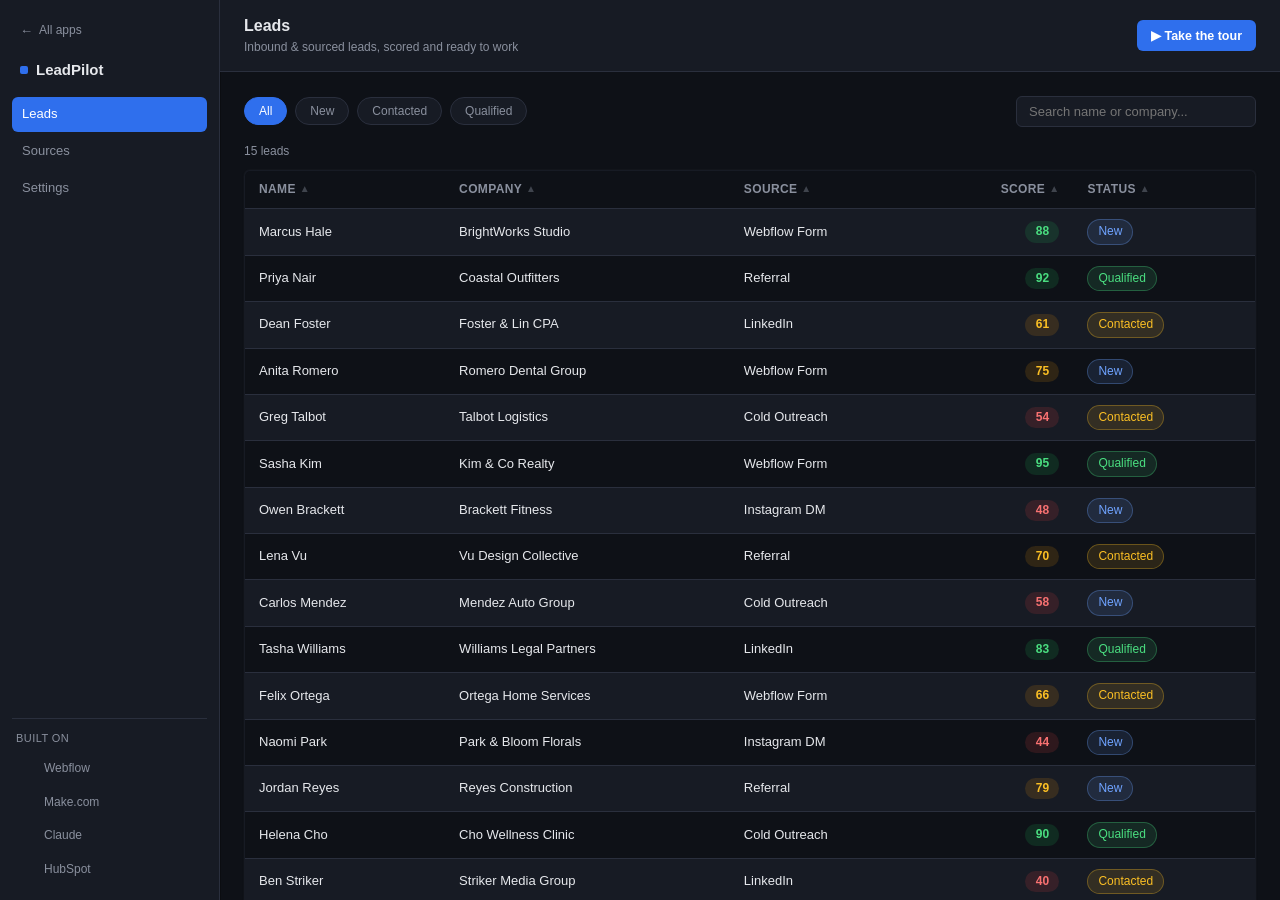
==== commit 3a869597: "Fix interactive tour steps not advancing on row/card/button clicks App click handlers call render() " ====
--- a/01-leadpilot.html
+++ b/01-leadpilot.html
@@ -896,7 +896,9 @@
   {
     target: () => document.querySelector('#leadsBody tr'),
     text: 'Click this lead — the part that saves real hours starts right here.',
-    interactive: true
+    interactive: true,
+    interactiveEl: () => document.getElementById('leadsBody'),
+    interactiveEvent: 'click'
   },
   {
     target: () => document.getElementById('detailPanel'),
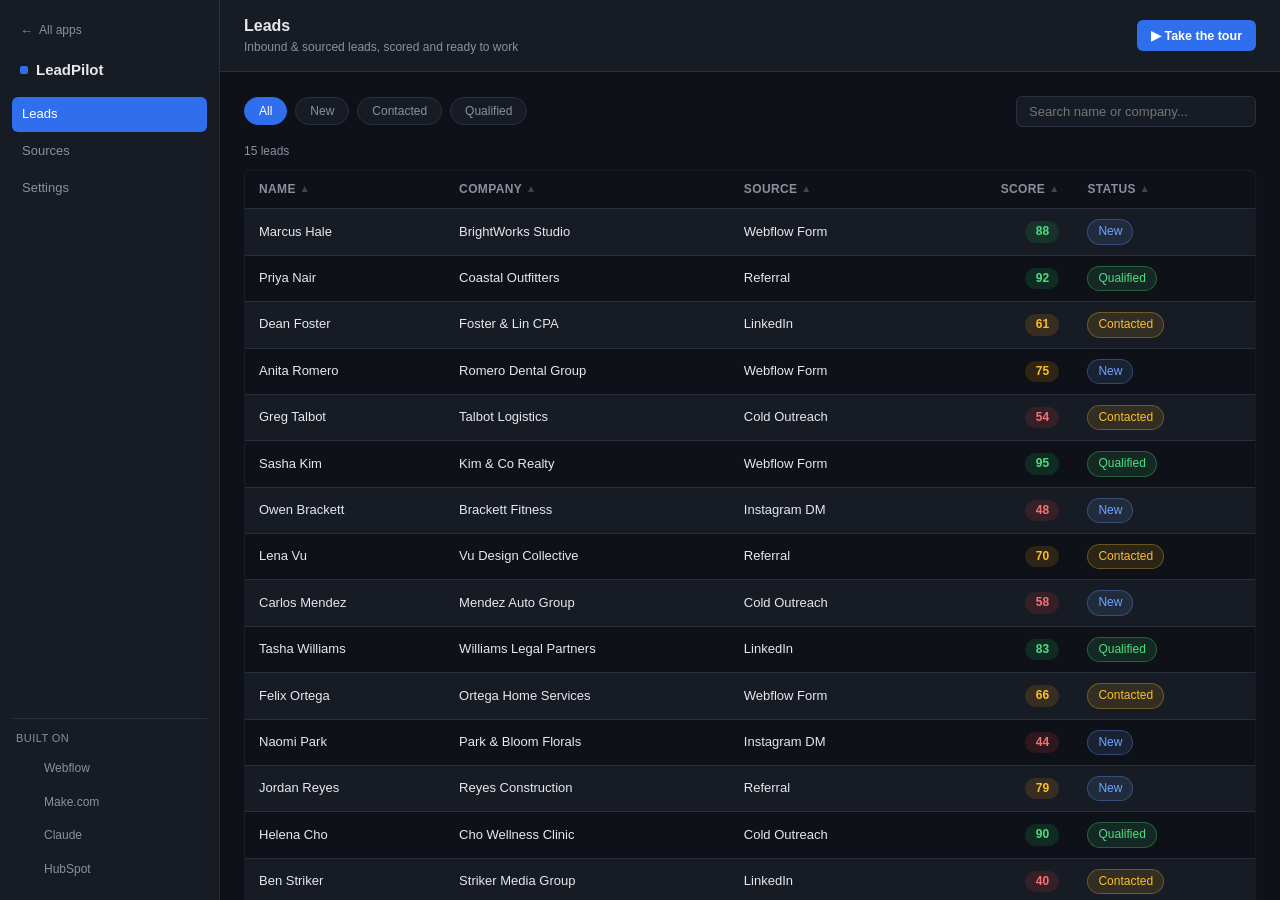
==== commit 60a4587f: "Flip tour card to left when ring target is in right half of viewport Detail panels open on the right" ====
--- a/01-leadpilot.html
+++ b/01-leadpilot.html
@@ -961,19 +961,17 @@
   ring.style.width = (r.width + pad * 2) + 'px';
   ring.style.height = (r.height + pad * 2) + 'px';
 
-  const cardWidth = 300;
-  const cardH = 180;
-  const cardLeft = Math.min(Math.max(r.left, 16), window.innerWidth - cardWidth - 16);
-  let cardTop;
-  if (r.bottom + 14 + cardH <= window.innerHeight) {
-    cardTop = r.bottom + 14;
-  } else if (r.top - 14 - cardH >= 0) {
-    cardTop = r.top - 14 - cardH;
+  const isRightHalf = r.left > window.innerWidth / 2;
+  card.style.display = '';
+  card.style.top = '';
+  card.style.bottom = '80px';
+  if (isRightHalf) {
+    card.style.left = '240px';
+    card.style.right = '';
   } else {
-    cardTop = Math.max((window.innerHeight - cardH) / 2, 16);
-  }
-  card.style.top = cardTop + 'px';
-  card.style.left = cardLeft + 'px';
+    card.style.right = '16px';
+    card.style.left = '';
+  }
 }
 
 function runTourStep(index) {
@@ -986,11 +984,13 @@
   const stepSkip = document.getElementById('tourStepSkip');
 
   if (step.interactive) {
+    tourEls.scrim.style.pointerEvents = 'none';
     nextBtn.style.display = 'none';
     clickHint.style.display = 'block';
     stepSkip.style.display = 'block';
     nextBtn.onclick = null;
   } else {
+    tourEls.scrim.style.pointerEvents = '';
     nextBtn.style.display = '';
     clickHint.style.display = 'none';
     stepSkip.style.display = 'none';
@@ -1056,9 +1056,10 @@
   if (interactiveCleanup) { interactiveCleanup(); interactiveCleanup = null; }
   if (!tourEls) return;
   tourEls.scrim.classList.remove('active');
+  tourEls.scrim.style.pointerEvents = '';
   tourEls.ring.style.width = '0px';
   tourEls.ring.style.height = '0px';
-  tourEls.card.style.top = '-9999px';
+  tourEls.card.style.display = 'none';
 }
 
 document.getElementById('tourBtn').addEventListener('click', startTour);
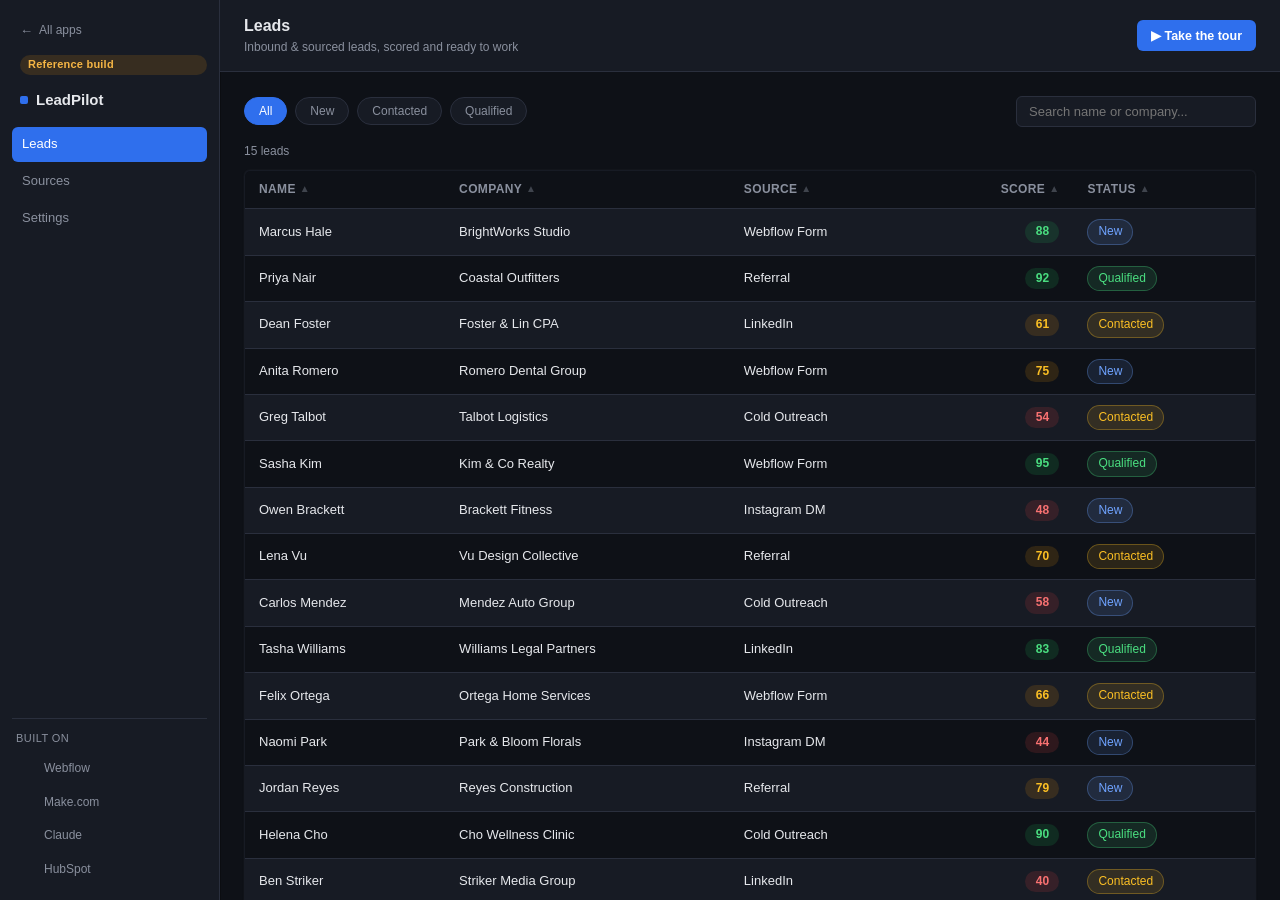
==== commit dc72ae32: "Label all apps as reference builds and link back to main site Adds a Reference build badge to each a" ====
--- a/01-leadpilot.html
+++ b/01-leadpilot.html
@@ -473,6 +473,7 @@
 <div class="app-shell">
   <aside class="app-sidebar">
     <a href="index.html" class="back-link"><span class="back-arrow">←</span> All apps</a>
+    <span class="ref-badge" title="Interactive demo with sample data — not a client result">Reference build</span>
     <div class="logo"><span class="logo-dot"></span> LeadPilot</div>
     <nav class="app-nav">
       <a href="#" class="nav-link active" data-view="leads">Leads</a>
--- a/shared.css
+++ b/shared.css
@@ -540,3 +540,18 @@
 @media (max-width: 700px) {
   .kanban-col { min-width: 200px; }
 }
+
+/* ---------------------------------------------------------------
+   Reference-build label + link back to the main site
+   --------------------------------------------------------------- */
+.ref-badge {
+  display: inline-block;
+  padding: 2px 8px;
+  margin: 0 0 10px 8px;
+  border-radius: 999px;
+  background: rgba(245, 158, 11, 0.14);
+  color: #f5b544;
+  font-size: 11px;
+  font-weight: 600;
+  letter-spacing: 0.02em;
+}
